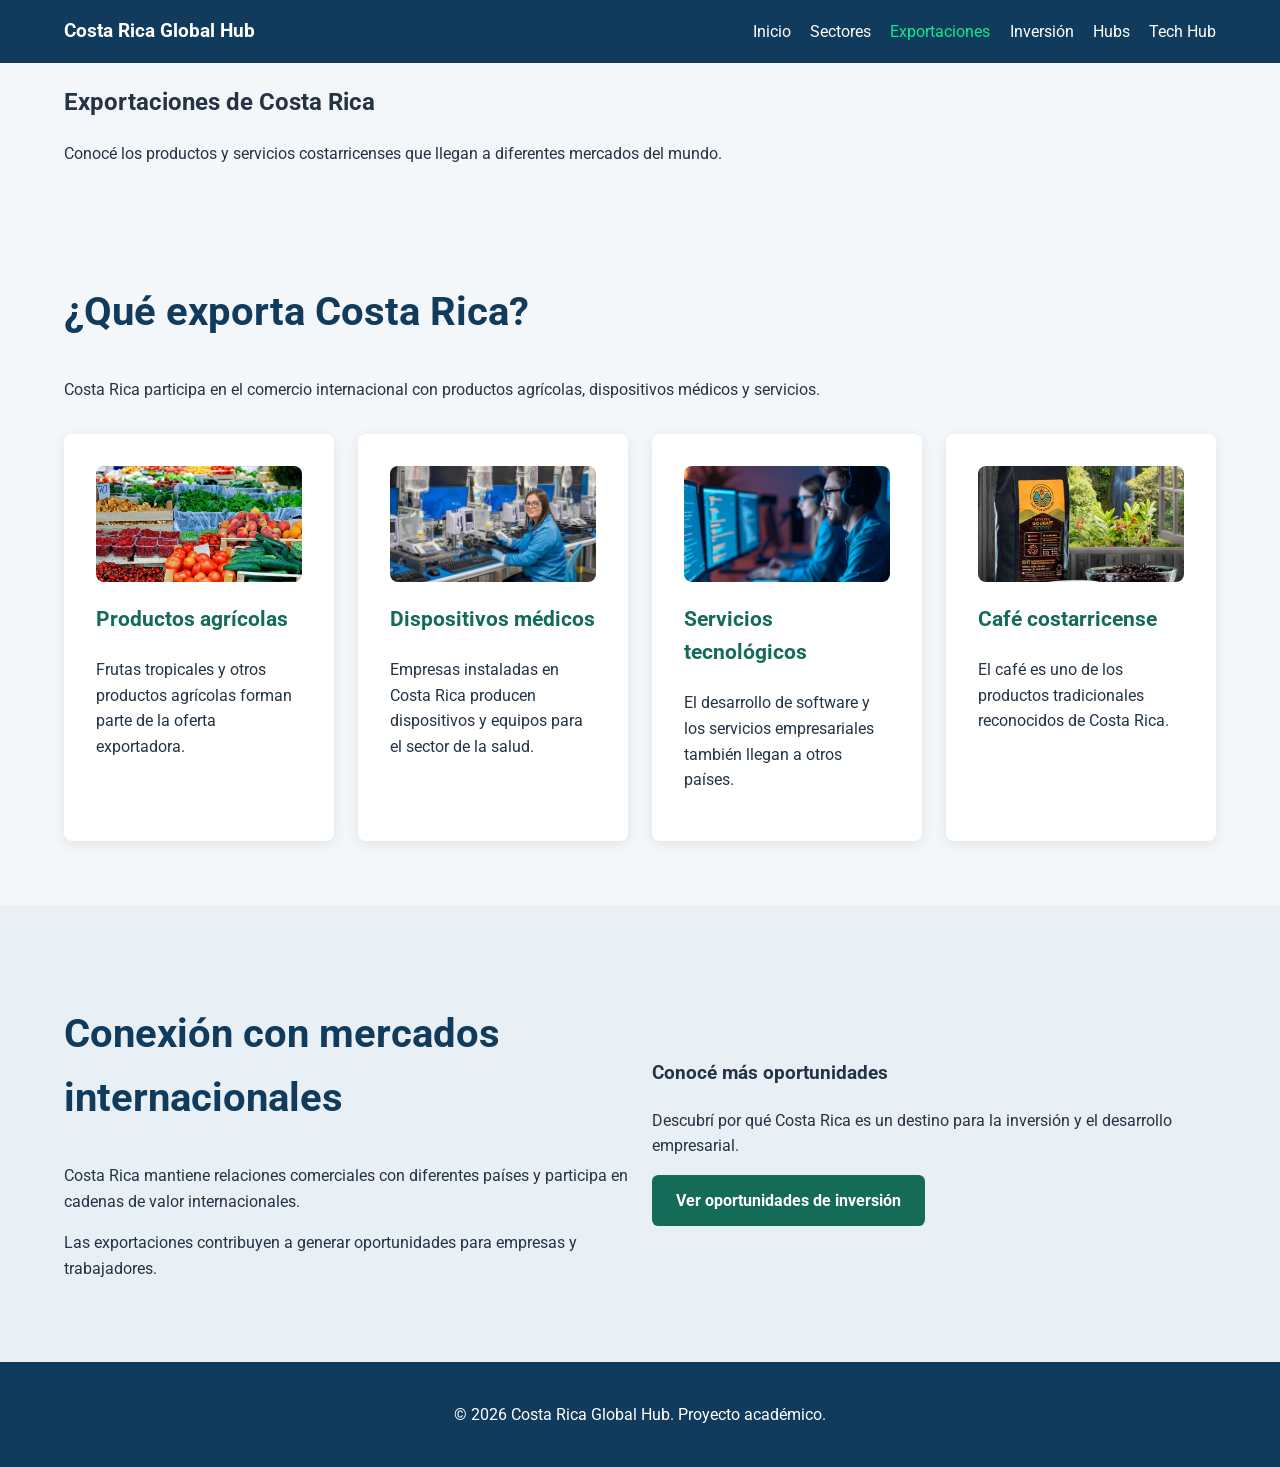
==== exportaciones.html @ 71509123 "Add files via upload" ====
<!DOCTYPE html>
<html lang="es">

<head>
    <meta charset="UTF-8">
    <meta name="viewport"
          content="width=device-width, initial-scale=1.0">

    <title>Exportaciones| Costa Rica Global Hub</title>

    <!-- Google Fonts -->
    <link rel="preconnect"
          href="https://fonts.googleapis.com">

    <link rel="preconnect"
          href="https://fonts.gstatic.com"
          crossorigin>

    <link href="https://fonts.googleapis.com/css2?family=Roboto:wght@400;500;700&display=swap"
          rel="stylesheet">

    <!-- CSS principal -->
    <link rel="stylesheet" href="css/styles.css">
</head>

<body>

    <!-- Encabezado -->
    <header class="encabezado">
        <div class="contenedor barra-navegacion">

           
           <a href="index.html" class="logo">
                Costa Rica Global Hub
            </a>


            <!-- Botón del menú hamburguesa -->
            <button class="boton-menu"
                    id="boton-menu"
                    type="button"
                    aria-label="Abrir menú"
                    aria-expanded="false"
                    aria-controls="menu-principal">
                <span></span>
                <span></span>
                <span></span>
            </button>


            <nav id="menu-principal" aria-label="Navegación principal">
                <ul class="menu">
                    <li><a href="index.html">Inicio</a></li>
                    <li><a href="sectores.html">Sectores</a></li>
                    <li><a href="exportaciones.html" class="activo">Exportaciones</a></li>
                    <li><a href="inversion.html">Inversión</a></li>
                    <li><a href="hubs.html">Hubs</a></li>
                    <li><a href="landing.html">Tech Hub</a></li>
                </ul>
            </nav>

        </div>
    </header>
    <!-- Contenido principal -->
    <main>

        <!-- Banner -->
        <section class="hero">

            <div class="contenedor">

                <h1>Exportaciones de Costa Rica</h1>

                <p>
                    Conocé los productos y servicios
                    costarricenses que llegan a
                     diferentes mercados del mundo. 
                </p>

            </div>

        </section>

        
        
<!-- Productos y servicios de exportación -->
<section class="seccion" id="productos">

    <div class="contenedor">

        <h2>¿Qué exporta Costa Rica?</h2>

        <p>
            Costa Rica participa en el comercio
            internacional con productos agrícolas,
            dispositivos médicos y servicios.
        </p>

        <div class="rejilla">

            <article class="tarjeta">

                <img src="img/exportacion-agro.jpg"
                     alt="Productos agrícolas de Costa Rica"
                     class="imagen-tarjeta">

                <h3>Productos agrícolas</h3>

                <p>
                    Frutas tropicales y otros
                    productos agrícolas forman
                    parte de la oferta exportadora.
                </p>

            </article>

            <article class="tarjeta">

                <img src="img/exportacion-medica.jpg"
                     alt="Fabricación de dispositivos médicos"
                     class="imagen-tarjeta">

                <h3>Dispositivos médicos</h3>

                <p>
                    Empresas instaladas en Costa Rica
                    producen dispositivos y equipos
                    para el sector de la salud.
                </p>

            </article>

            <article class="tarjeta">

                <img src="img/exportacion-servicios.png"
                     alt="Profesionales de servicios tecnológicos"
                     class="imagen-tarjeta">

                <h3>Servicios tecnológicos</h3>

                <p>
                    El desarrollo de software
                    y los servicios empresariales
                    también llegan a otros países.
                </p>

            </article>

            <article class="tarjeta">

                <img src="img/exportacion-cafe.jpg"
                     alt="Granos de café costarricense"
                     class="imagen-tarjeta">

                <h3>Café costarricense</h3>

                <p>
                    El café es uno de los productos
                    tradicionales reconocidos
                    de Costa Rica.
                </p>

            </article>

        </div>

    </div>

</section>


<!-- Comercio internacional -->
<section class="seccion fondo-claro" id="comercio">

    <div class="contenedor contenido-flex">

        <div class="columna">

            <h2>Conexión con mercados internacionales</h2>

            <p>
                Costa Rica mantiene relaciones
                comerciales con diferentes países
                y participa en cadenas de valor
                internacionales.
            </p>

            <p>
                Las exportaciones contribuyen
                a generar oportunidades para
                empresas y trabajadores.
            </p>

        </div>

        <div class="columna">

            <h3>Conocé más oportunidades</h3>

            <p>
                Descubrí por qué Costa Rica
                es un destino para la inversión
                y el desarrollo empresarial.
            </p>

            <a href="inversion.html"
               class="boton boton-verde">
                Ver oportunidades de inversión
            </a>

        </div>

    </div>

</section>





    </main>

    <!-- Pie de página -->
    <footer class="pie-pagina">

        <div class="contenedor">

            <p>
                &copy; 2026 Costa Rica Global Hub.
                Proyecto académico.
            </p>

        </div>

    </footer>

    <script src="js/main.js" defer></script>

</body>
</html>
---- css/styles.css ----
/* 1. Colores principales */

:root {
    --color-primario: #103b5c;
    --color-secundario: #146b57;
    --color-fondo: #f4f7fa;
    --color-blanco: #ffffff;
    --color-texto: #243444;
}


/* 2. Estilos generales */

/* Controla el tamaño de los elementos */
* {
    box-sizing: border-box;
}

/* Permite desplazamiento suave */
html {
    scroll-behavior: smooth;
}

/* Estilos del cuerpo de la página */
body {
    margin: 0;
    font-family: 'Roboto', sans-serif;
    background-color: var(--color-fondo);
    color: var(--color-texto);
    line-height: 1.6;
}

/* Hace que las imágenes sean adaptables */
img {
    max-width: 100%;
    height: auto;
}


/* 3. Contenedor principal */

/* Centra el contenido de la página */
.contenedor {
    width: 90%;
    max-width: 85rem;
    margin: 0 auto;
}


/* 4. Encabezado */

/* Color de fondo del encabezado */
.encabezado {
    background-color: var(--color-primario);
    padding: 1rem 0;
}

/* Organiza el logo y el menú */
.barra-navegacion {
    display: flex;
    justify-content: space-between;
    align-items: center;
    flex-wrap: wrap;
    gap: 1rem;
}

/* Estilo del nombre del sitio */

/* Logo y título del sitio */
.logo {
    display: flex;
    align-items: center;
    gap: 0.75rem;
    color: var(--color-blanco);
    font-size: 1.2rem;
    font-weight: bold;
    text-decoration: none;
}

/* Tamaño de la imagen */
.logo img {
    width: 70px;
    height: 65px;
    object-fit: contain;
    display: block;
}


/* 5. Menú de navegación */

/* Organiza los enlaces */
.menu {
    display: flex;
    flex-wrap: wrap;
    gap: 1.2rem;
    list-style: none;
    padding: 0;
    margin: 0;
}

/* Color y estilo de los enlaces */
.menu a {
    color: var(--color-blanco);
    text-decoration: none;
    transition: color 0.3s;
}

/* Cambia el color al pasar el mouse */
.menu a:hover ,
.menu a.activo{
    color: #0fe88d;

}


/* 6. Botón del menú hamburguesa */

/* Botón para celular y tableta */
.boton-menu {
    display: flex;
    flex-direction: column;
    gap: 5px;
    background: transparent;
    border: 1px solid white;
    border-radius: 0.4rem;
    padding: 0.6rem;
    cursor: pointer;
    transition: background-color 0.3s;
}

/* Dibuja las tres líneas */
.boton-menu span {
    width: 25px;
    height: 3px;
    background-color: white;
    border-radius: 3px;
    transition: transform 0.3s;
}

/* Cambia el fondo cuando está activo */
.boton-menu.activo {
    background-color: #146b57;
    border-color: #0fe88d;
}

/* Cambia el color de las líneas */
.boton-menu.activo span {
    background-color: #0fe88d;
}

/* Hace más corta la línea del centro */
.boton-menu.activo span:nth-child(2) {
    width: 19px;
}



/* 7. Navegación para celular */

/* Oculta inicialmente el menú */
#menu-principal {
    display: none;
    width: 100%;
}

/* Muestra el menú al presionar el botón */
#menu-principal.abierto {
    display: block;
}

/* Organiza los enlaces verticalmente */
#menu-principal .menu {
    flex-direction: column;
    padding: 1rem 0;
}


/* 8. Hero principal de index.html */

/* Imagen del volcán Arenal como fondo */
.hero-principal {
    background-image:
        linear-gradient(
            90deg,
         rgba(12, 42, 65, 0.90) 0%,
            rgba(24, 64, 85, 0.65) 50%,
            rgba(40, 90, 110, 0.35) 100%
        ),
        url("../img/volcan_arenal.webp");

    background-size: cover;
    background-position: center;
    background-repeat: no-repeat;
    background-color: #103b5c;
    color: white;
    padding: 4rem 0;
    position: relative;
}

/* Organiza el Hero verticalmente en celular */
.hero-principal .hero-contenido {
    display: flex;
    flex-direction: column;
    align-items: center;
    gap: 3rem;
}

/* Contenedor del texto */
.hero-principal .hero-texto {
    width: 100%;
    min-width: 0;
}

/* Título Costa Rica */
.hero-principal h1 {
    color: white;
    font-size: 2.3rem;
    line-height: 1.15;
    margin: 0 0 1.5rem;
    text-shadow: 0 3px 10px rgba(0, 0, 0, 0.3);
    animation: rntradasuave 2.5s ease-out;

}

/* Título Global Hub en verde */
.hero-principal h1 span {
    display: block;
    color: #a8e063;
}

/* Párrafo del Hero */
.hero-principal p {
    color: white;
    font-size: 1.1rem;
    line-height: 1.7;
    max-width: 35rem;
    margin-bottom: 2rem;
}






/* 10. Botones generales */

/* Estilo de los botones del sitio */
.boton {
    display: inline-block;
    background-color: var(--color-blanco);
    color: var(--color-primario);
    padding: 0.8rem 1.5rem;
    border-radius: 0.4rem;
    text-decoration: none;
    font-weight: 700;
    transition: transform 0.3s;
}

/* Efecto al pasar el mouse */
.boton:hover {
    transform: translateY(-3px);
}

/* Botones de color verde */
.boton-verde {
    background-color: var(--color-secundario);
    color: var(--color-blanco);
}

/* Cambio de color del botón verde */
.boton-verde:hover {
    background-color: var(--color-primario);
}


/* 11. Botón del Hero */

/* Botón Explorar sectores */
.hero-principal .boton {
    background-color: #146b57;
    color: white;
    padding: 1rem 1.5rem;
    border-radius: 30px;
}

/* Cambio de color al pasar el mouse */
.hero-principal .boton:hover {
    background-color: #0b4b3d;
}


/* 12. Secciones generales */

/* Espaciado de las secciones */
.seccion {
    padding: 4rem 0;
}

/* Títulos de las secciones */
.seccion h2 {
    font-size: 2rem;
    color: var(--color-primario);
}

/* Fondo claro de algunas secciones */
.fondo-claro {
    background-color: #e8f0f5;
}


/* 13. Rejilla de tarjetas */

/* Una columna para celular */
.rejilla {
    display: grid;
    grid-template-columns: 1fr;
    gap: 1.5rem;
    margin-top: 2rem;
}


/* 14. Diseño de las tarjetas */

/* Fondo, bordes y sombras */
.tarjeta {
    background-color: var(--color-blanco);
    padding: 2rem;
    border-radius: 0.5rem;
    box-shadow: 0 0.2rem 0.8rem #00000015;
    transition: transform 0.3s, box-shadow 0.3s;
}

/* Títulos de las tarjetas */
.tarjeta h3 {
    color: var(--color-secundario);
    font-size: 1.3rem;
}

/* Movimiento al pasar el mouse */
.tarjeta:hover {
    transform: translateY(-5px);
    box-shadow: 0 0.5rem 1rem #00000025;
}


/* 15. Iconos */

/* Tamaño de los iconos */
.icono {
    width: 3rem;
    height: 3rem;
    display: block;
    margin-bottom: 1rem;
}


/* Iconos de las nuevas tarjetas */
.icono-emoji {
    font-size: 2rem;
    line-height: 1.5;
}



/* 16. Fotografías de las secciones */

/* Imágenes principales */
.imagen-seccion {
    display: block;
    width: 100%;
    max-width: 100%;
    height: auto;
    border-radius: 0.5rem;
}

/* Fotografías dentro de las tarjetas */
.imagen-tarjeta {
    display: block;
    width: 100%;
    height: auto;
    aspect-ratio: 16 / 9;
    object-fit: cover;
    border-radius: 0.5rem;
}


/* 17. Contenido con Flexbox */

/* Contenido vertical en celular */
.contenido-flex {
    display: flex;
    flex-direction: column;
    flex-wrap: wrap;
    align-items: center;
    gap: 1.5rem;
}

/* Columnas de texto y fotografías */
.columna {
    width: 100%;
    min-width: 0;
}


/* 18. Indicadores de Costa Rica */

/* Diseño de indicadores */
.indicador {
    text-align: center;
    border-top: 0.3rem solid var(--color-secundario);
}

/* Títulos o números */
.indicador h3 {
    font-size: 1.5rem;
    color: var(--color-primario);
}

/* Descripción de los indicadores */
.indicador p {
    font-size: 1rem;
}


/* 19. Pie de página */

/* Estilos del Footer */
.pie-pagina {
    background-color: var(--color-primario);
    color: var(--color-blanco);
    text-align: center;
    padding: 1.5rem 0;
}

/* Animación de entrada */
@keyframes entradaSuave {
    from {
        opacity: 0;
        transform: translateY(50px);
    }

    to {
        opacity: 1;
        transform: translateY(0);
    }
}


/* 20. Diseño Responsive para tableta */
/* Media Query desde 576px */

@media (min-width: 576px) {

    /* Tarjetas en dos columnas */
    .rejilla,
    #ventajas .rejilla {
        grid-template-columns: repeat(2, minmax(0, 1fr));
    }

    /* Ancho del contenedor */
    .contenedor {
        width: 90%;
        max-width: 960px;
    }

    /* Contenido horizontal */
    .contenido-flex {
        flex-direction: row;
        align-items: center;
        flex-wrap: wrap;
    }

    /* Columnas adaptables */
    .columna {
        flex: 1 1 250px;
    }

    /* Tamaño de los títulos */
    .seccion h2 {
        font-size: 2.2rem;
    }

    /* Altura del Hero */
    .hero-principal .hero-contenido {
        min-height: 400px;
        gap: 2.5rem;
    }

    /* Título del Hero */
    .hero-principal h1 {
        font-size: 2.8rem;
    }

    /* Párrafo del Hero */
    .hero-principal p {
        font-size: 1.2rem;
    }

}


/* 21. Diseño Responsive para escritorio */
/* Media Query desde 992px */

@media (min-width: 992px) {

    /* Tarjetas en cuatro columnas */
    .rejilla,
    #ventajas .rejilla {
        grid-template-columns: repeat(4, minmax(0, 1fr));
    }

    /* Contenedor para computadora */
    .contenedor {
        width: 90%;
        max-width: 1200px;
    }

    /* Contenido horizontal */
    .contenido-flex {
        flex-direction: row;
        flex-wrap: nowrap;
        align-items: center;
    }

    /* Columnas del contenido */
    .columna {
        flex: 1;
    }

    /* Títulos de las secciones */
    .seccion h2 {
        font-size: 2.5rem;
    }

    /* Ocultar el menú hamburguesa */
    .boton-menu {
        display: none;
    }

    /* Mostrar el menú horizontal */
    #menu-principal {
        display: block;
        width: auto;
    }

    /* Enlaces uno al lado del otro */
    #menu-principal .menu {
        flex-direction: row;
        padding: 0;
    }

    /* Tamaño del Hero */
    .hero.hero-principal {
        min-height: 550px;
        padding: 5rem 0;
    }

    /* Texto e imagen uno al lado del otro */
    .hero-principal .hero-contenido {
        flex-direction: row;
        justify-content: space-between;
        align-items: center;
        gap: 3rem;
        min-height: 400px;
    }

    /* Dos columnas del Hero */
    .hero-principal .hero-texto,
    .hero-principal .hero-imagen {
        flex: 1;
        min-width: 0;
    }

    /* Título grande del Hero */
    .hero-principal h1 {
        font-size: 4rem;
    }

    /* Párrafo del Hero */
    .hero-principal p {
        font-size: 1.3rem;
        max-width: 550px;
    }

}
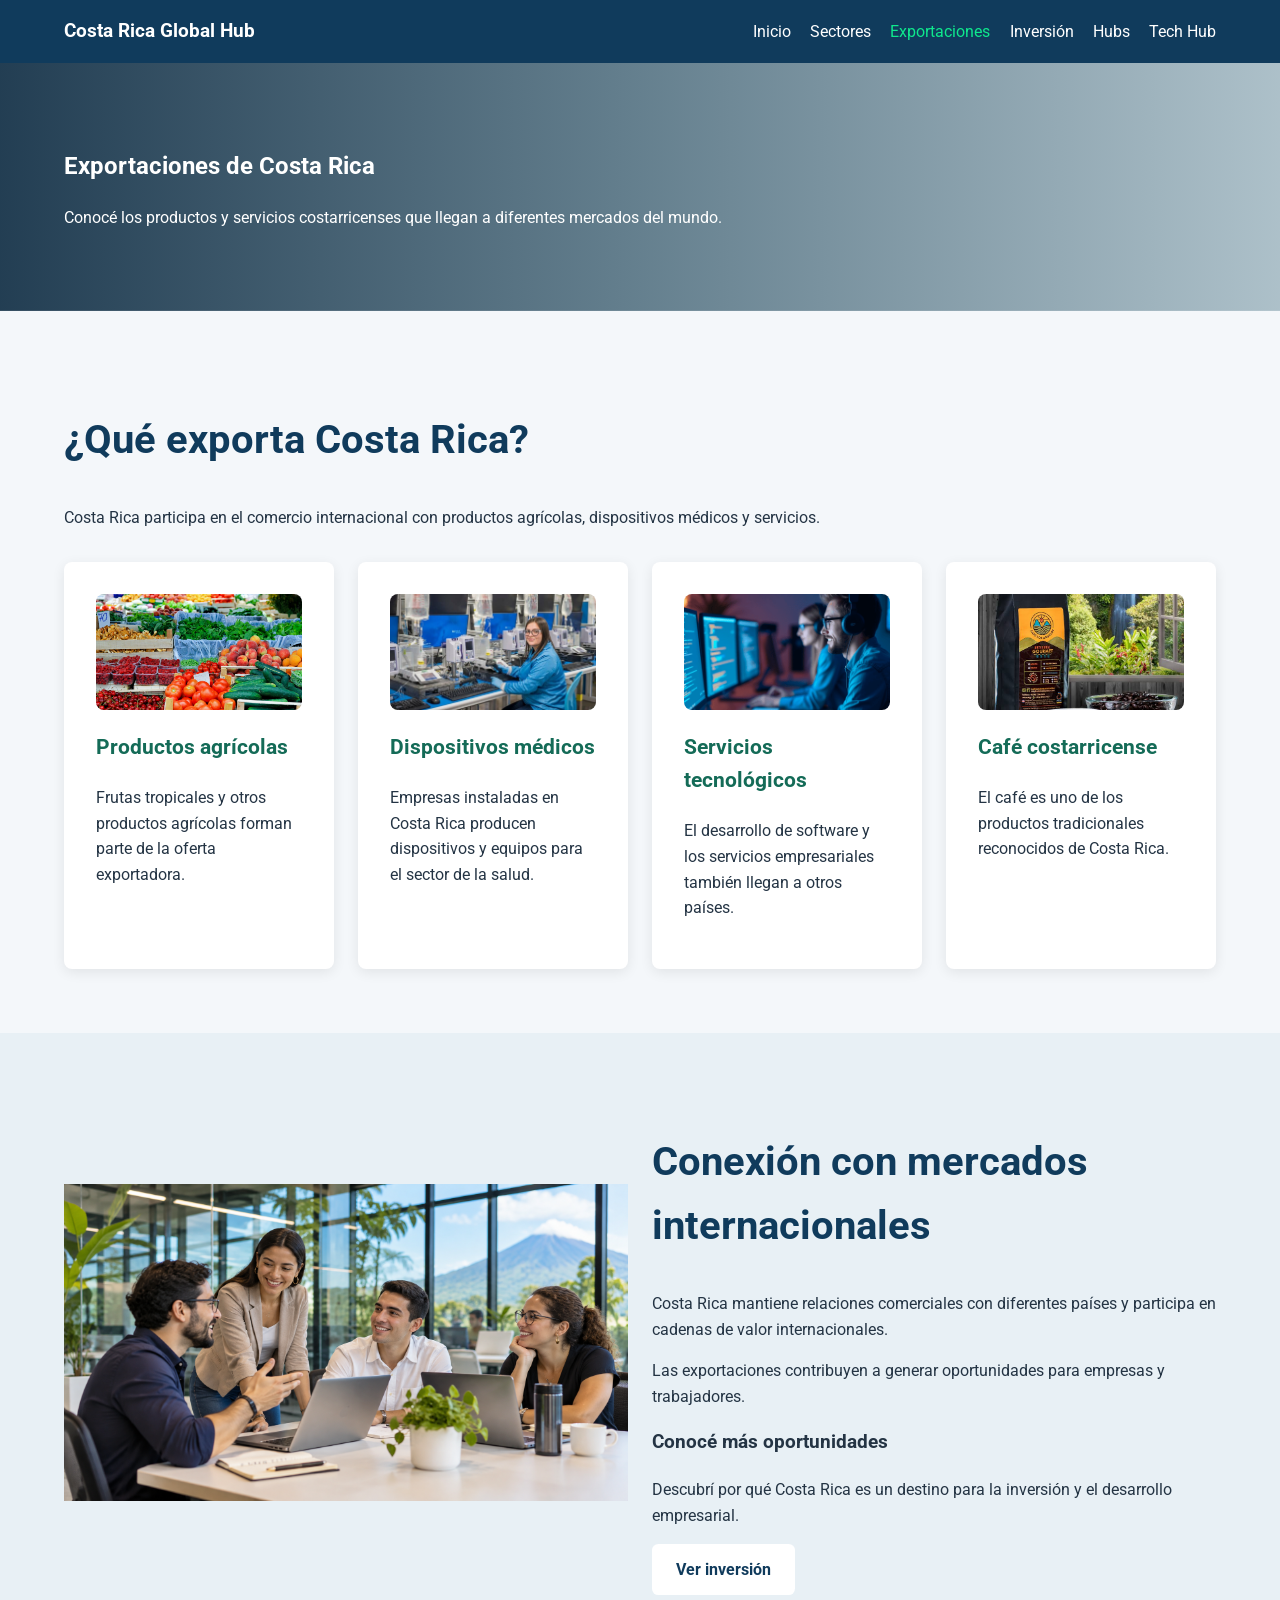
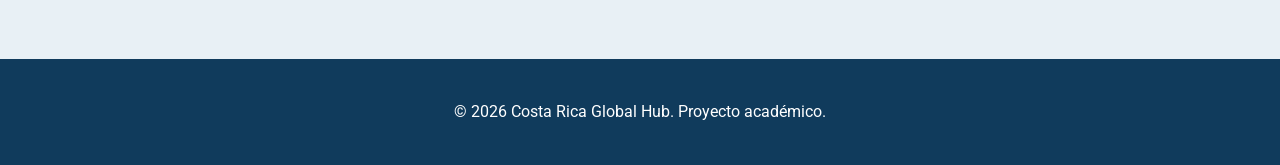
==== commit 21ef2238: "Actualización final  pagina Global Hubs" ====
--- a/exportaciones.html
+++ b/exportaciones.html
@@ -66,7 +66,7 @@
     <main>
 
         <!-- Banner -->
-        <section class="hero">
+        <section class="hero hero-hubs">
 
             <div class="contenedor">
 
@@ -80,6 +80,7 @@
 
             </div>
 
+                
         </section>
 
         
@@ -175,6 +176,16 @@
 
     <div class="contenedor contenido-flex">
 
+        <!-- Columna de imagen -->
+        <div class="columna">
+
+            <img src="img/innovacion_crecimiento.png"
+                 alt="Profesionales colaborando en un centro de innovación"
+                 class="imagen-innovacion">
+
+        </div>
+
+        <!-- Columna de texto -->
         <div class="columna">
 
             <h2>Conexión con mercados internacionales</h2>
@@ -192,10 +203,6 @@
                 empresas y trabajadores.
             </p>
 
-        </div>
-
-        <div class="columna">
-
             <h3>Conocé más oportunidades</h3>
 
             <p>
@@ -205,8 +212,8 @@
             </p>
 
             <a href="inversion.html"
-               class="boton boton-verde">
-                Ver oportunidades de inversión
+               class="boton">
+                Ver inversión
             </a>
 
         </div>
@@ -218,8 +225,7 @@
 
 
 
-
-    </main>
+</main>
 
     <!-- Pie de página -->
     <footer class="pie-pagina">
--- a/css/styles.css
+++ b/css/styles.css
@@ -422,6 +422,24 @@
     font-size: 1rem;
 }
 
+/* Hero de la página Hubs */
+.hero-hubs {
+    background-image:
+        linear-gradient(
+            90deg,
+            rgba(12, 42, 65, 0.90),
+            rgba(24, 64, 85, 0.65),
+            rgba(40, 90, 110, 0.35)
+        ),
+        url("../img/hub-principal.webp");
+
+    background-size: cover;
+    background-position: center;
+    background-repeat: no-repeat;
+
+    color: white;
+    padding: 4rem 0;
+}
 
 /* 19. Pie de página */
 
